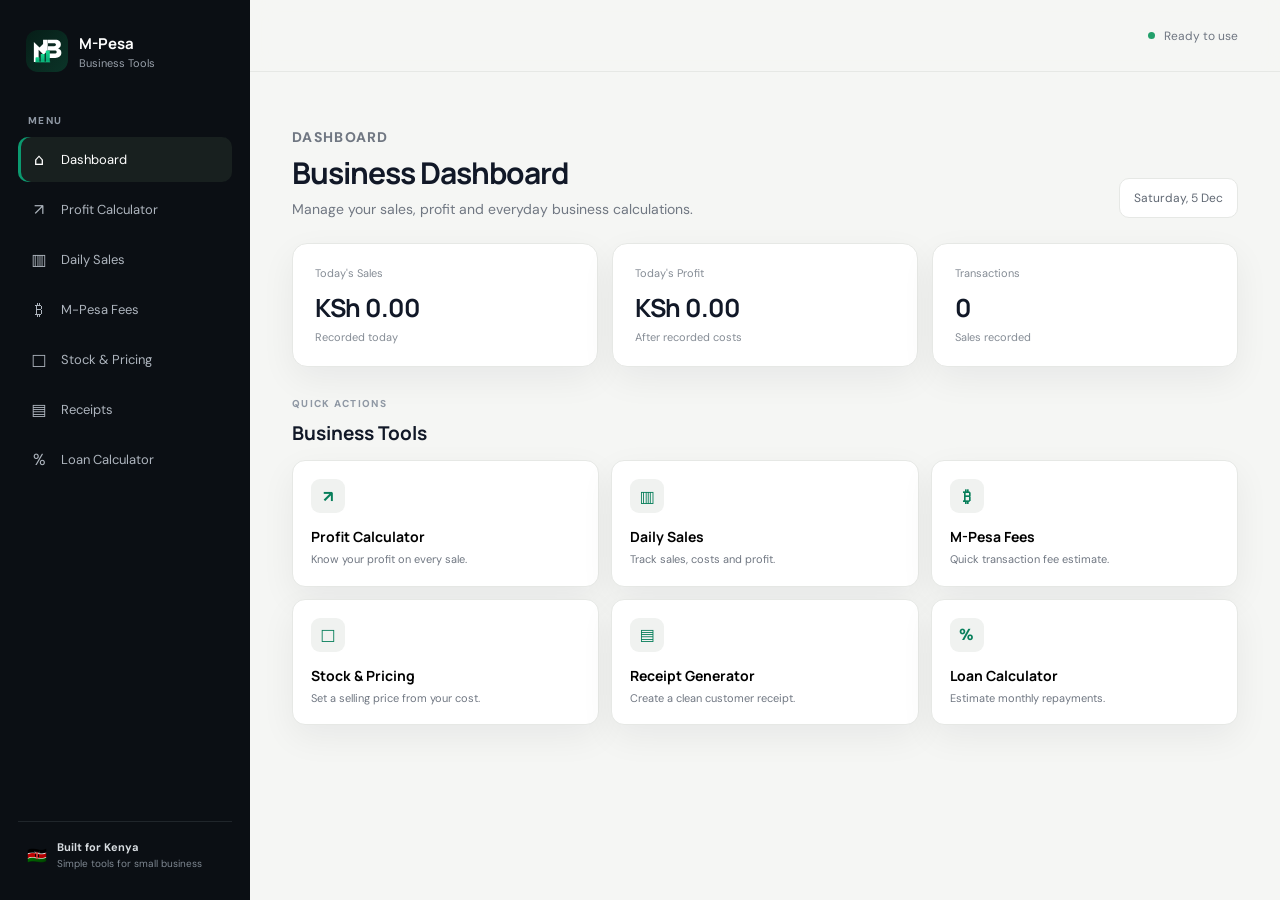
==== index.html @ 8a1a4bc8 "Redesign profit calculator content area" ====
<!doctype html>
<html lang="en">
<head>
<meta charset="UTF-8">
<meta name="viewport" content="width=device-width,initial-scale=1,viewport-fit=cover">
<meta name="theme-color" content="#0b0f14">
<meta name="description" content="M-Pesa Business Tools helps Kenyan entrepreneurs track sales, calculate profit, create receipts and manage everyday business numbers.">
<link rel="manifest" href="manifest.webmanifest">
<link rel="icon" href="icon.svg">
<title>M-Pesa Business Tools</title>
<link rel="stylesheet" href="styles.css">
</head>
<body>
<div class="app-shell">
<aside class="sidebar">
  <div class="side-brand"><img class="brand-logo" src="icon.svg" alt="MB logo"><div><strong>M-Pesa</strong><span>Business Tools</span></div></div>
  <div class="side-label">MENU</div>
  <nav class="side-nav">
    <button data-nav="home" class="active"><span class="nav-icon">⌂</span>Dashboard</button>
    <button data-nav="profit"><span class="nav-icon">↗</span>Profit Calculator</button>
    <button data-nav="sales"><span class="nav-icon">▥</span>Daily Sales</button>
    <button data-nav="fees"><span class="nav-icon">₿</span>M-Pesa Fees</button>
    <button data-nav="stock"><span class="nav-icon">□</span>Stock & Pricing</button>
    <button data-nav="receipt"><span class="nav-icon">▤</span>Receipts</button>
    <button data-nav="loan"><span class="nav-icon">%</span>Loan Calculator</button>
  </nav>
  <div class="side-footer"><span>🇰🇪</span><div><strong>Built for Kenya</strong><small>Simple tools for small business</small></div></div>
</aside>

<div class="main-shell">
<header class="topbar">
  <div class="mobile-brand"><img class="brand-logo" src="icon.svg" alt="MB logo"><strong>M-Pesa Business Tools</strong></div>
  <div class="top-actions"><span class="status-dot"></span><span class="online">Ready to use</span><button id="installBtn" class="install-btn hidden">Install App</button></div>
</header>

<main>
<section id="home" class="view active">
  <div class="page-head dashboard-head">
    <div><p class="eyebrow">DASHBOARD</p><h1>Business Dashboard</h1><p>Manage your sales, profit and everyday business calculations.</p></div>
    <div class="date-chip" id="homeDate"></div>
  </div>

  <div class="dashboard-stats">
    <div class="card dashboard-stat"><span>Today's Sales</span><strong id="homeSales">KSh 0.00</strong><small>Recorded today</small></div>
    <div class="card dashboard-stat"><span>Today's Profit</span><strong id="homeProfit">KSh 0.00</strong><small>After recorded costs</small></div>
    <div class="card dashboard-stat"><span>Transactions</span><strong id="homeTransactions">0</strong><small>Sales recorded</small></div>
  </div>

  <div class="section-heading dashboard-section"><div><p class="eyebrow">QUICK ACTIONS</p><h2>Business Tools</h2></div></div>
  <div class="grid" id="toolGrid"></div>
</section>

<section id="profit" class="view">
  <button class="back" data-nav="home">← Dashboard</button>
  <div class="page-head calculator-head"><div><p class="eyebrow">BUSINESS TOOL</p><h1>Profit Calculator</h1><p>Know your margin before you sell.</p></div><div class="page-tag">Profit & Margin</div></div>
  <div class="calculator-layout">
    <div class="card form calculator-card">
      <div class="form-title"><span class="form-badge">01</span><div><strong>Sale details</strong><small>Enter your buying and selling figures.</small></div></div>
      <label>Buying price <input id="buyPrice" type="number" min="0" placeholder="80"></label>
      <label>Selling price <input id="sellPrice" type="number" min="0" placeholder="120"></label>
      <label>Quantity <input id="qty" type="number" min="1" value="1"></label>
      <button class="primary" onclick="calcProfit()">Calculate Profit <span>→</span></button>
    </div>
    <div class="calculator-side">
      <div class="side-note"><span class="note-mark">%</span><div><strong>Protect your margin</strong><p>Use your real purchase cost to see how much each sale contributes to your business.</p></div></div>
      <div id="profitResult" class="result"></div>
    </div>
  </div>
</section>

<section id="sales" class="view">
  <button class="back" data-nav="home">← Dashboard</button>
  <div class="sectionTitle"><div><p class="eyebrow">SALES TRACKER</p><h1>Daily Sales</h1><p id="salesDate"></p></div><button class="small" onclick="clearSales()">Clear day</button></div>
  <div class="card form"><label>Product / service <input id="saleName" placeholder="e.g. Samosa"></label><div class="two"><label>Sale amount <input id="saleAmount" type="number" min="0" placeholder="50"></label><label>Cost <input id="saleCost" type="number" min="0" placeholder="25"></label></div><button class="primary" onclick="addSale()">+ Add Sale</button></div>
  <div id="salesList"></div><div id="salesSummary" class="result"></div>
</section>

<section id="fees" class="view">
  <button class="back" data-nav="home">← Dashboard</button>
  <div class="page-head"><p class="eyebrow">M-PESA</p><h1>M-Pesa Fee Calculator</h1><p>Get a quick transaction fee estimate.</p></div>
  <div class="notice">Use this as an estimate and confirm the current Safaricom tariff before relying on it.</div>
  <div class="card form"><label>Amount <input id="feeAmount" type="number" min="0" placeholder="1000"></label><label>Transaction type<select id="feeType"><option value="send">Send money</option><option value="withdraw">Withdrawal</option><option value="deposit">Deposit</option></select></label><button class="primary" onclick="calcFee()">Calculate Fee <span>→</span></button></div>
  <div id="feeResult" class="result"></div>
</section>

<section id="stock" class="view">
  <button class="back" data-nav="home">← Dashboard</button>
  <div class="page-head"><p class="eyebrow">PRICING</p><h1>Stock & Pricing</h1><p>Find a selling price that protects your margin.</p></div>
  <div class="card form"><label>Purchase cost <input id="stockCost" type="number" min="0" placeholder="100"></label><label>Desired profit margin % <input id="margin" type="number" min="0" max="99" value="30"></label><label>Quantity <input id="stockQty" type="number" min="1" value="1"></label><button class="primary" onclick="calcStock()">Calculate Price <span>→</span></button></div>
  <div id="stockResult" class="result"></div>
</section>

<section id="receipt" class="view">
  <button class="back" data-nav="home">← Dashboard</button>
  <div class="page-head"><p class="eyebrow">CUSTOMER RECEIPT</p><h1>Receipt Generator</h1><p>Create a clean receipt and share it on WhatsApp.</p></div>
  <div class="card form"><label>Business name <input id="bizName" placeholder="My Business"></label><label>Customer <input id="customer" placeholder="Customer name"></label><label>Item <input id="receiptItem" placeholder="Product"></label><div class="two"><label>Quantity <input id="receiptQty" type="number" value="1"></label><label>Price <input id="receiptPrice" type="number" placeholder="100"></label></div><button class="primary" onclick="makeReceipt()">Generate Receipt <span>→</span></button></div>
  <div id="receiptOutput"></div>
</section>

<section id="loan" class="view">
  <button class="back" data-nav="home">← Dashboard</button>
  <div class="page-head"><p class="eyebrow">FINANCE</p><h1>Loan Calculator</h1><p>Estimate monthly repayments before you borrow.</p></div>
  <div class="card form"><label>Loan amount <input id="loanAmount" type="number" placeholder="60000"></label><label>Annual interest % <input id="loanRate" type="number" value="18"></label><label>Term (months) <input id="loanMonths" type="number" value="6"></label><button class="primary" onclick="calcLoan()">Calculate Repayment <span>→</span></button></div>
  <div id="loanResult" class="result"></div>
</section>
</main>

<nav class="mobile-nav">
<button data-nav="home"><span>⌂</span>Home</button><button data-nav="profit"><span>↗</span>Profit</button><button data-nav="sales"><span>▥</span>Sales</button><button data-nav="receipt"><span>▤</span>Receipt</button>
</nav>
</div>
</div>
<script src="app.js"></script>
</body>
</html>
---- styles.css ----
@import url('https://fonts.googleapis.com/css2?family=DM+Sans:wght@400;500;600;700&family=Manrope:wght@600;700;800&display=swap');
:root{--bg:#f5f6f4;--surface:#fff;--ink:#111827;--muted:#707782;--line:#e6e8e5;--green:#087f5b;--green2:#0b9a70;--green-soft:#e7f5ef;--dark:#0b0f14;--shadow:0 12px 35px rgba(17,24,39,.06)}
*{box-sizing:border-box}html{background:var(--bg)}body{margin:0;font-family:'DM Sans',system-ui,sans-serif;color:var(--ink);background:var(--bg)}button,input,select{font:inherit}button{cursor:pointer}.app-shell{min-height:100vh;display:flex}.sidebar{width:250px;background:var(--dark);color:#fff;position:fixed;inset:0 auto 0 0;padding:28px 18px;display:flex;flex-direction:column;z-index:20}.side-brand{display:flex;align-items:center;gap:11px;margin:2px 8px 42px}.side-brand strong{font-family:Manrope;font-size:15px;display:block}.side-brand span{font-size:11px;color:#98a0aa;display:block;margin-top:2px}.brand-logo{width:42px;height:42px;border-radius:12px;display:block;flex:0 0 auto}.side-label,.eyebrow{font-size:10px;letter-spacing:1.3px;font-weight:800;color:#8f98a4}.side-label{padding:0 10px 10px}.side-nav{display:grid;gap:5px}.side-nav button{border:0;background:transparent;color:#aeb5be;text-align:left;padding:12px 11px;border-radius:10px;display:flex;align-items:center;gap:12px;font-size:13px}.side-nav button:hover,.side-nav button.active{background:#18201f;color:#fff}.side-nav button.active{box-shadow:inset 3px 0 0 var(--green2)}.nav-icon{width:20px;text-align:center;font-size:16px}.side-footer{margin-top:auto;border-top:1px solid #20262b;padding:18px 9px 2px;display:flex;gap:10px;align-items:center;color:#d8dde1}.side-footer strong,.side-footer small{display:block}.side-footer strong{font-size:11px}.side-footer small{font-size:10px;color:#7e8791;margin-top:3px}.main-shell{margin-left:250px;width:calc(100% - 250px);min-height:100vh}.topbar{height:72px;border-bottom:1px solid var(--line);background:rgba(245,246,244,.92);backdrop-filter:blur(12px);display:flex;align-items:center;justify-content:flex-end;padding:0 42px;position:sticky;top:0;z-index:10}.top-actions{display:flex;align-items:center;gap:9px;color:var(--muted);font-size:12px}.status-dot{width:7px;height:7px;border-radius:50%;background:#22a06b}.install-btn{border:1px solid var(--line);background:#fff;border-radius:9px;padding:9px 13px;font-weight:700;margin-left:10px}.mobile-brand{display:none}main{max-width:1120px;margin:0 auto;padding:42px 42px 100px}.view{display:none}.view.active{display:block}.welcome{display:flex;justify-content:space-between;gap:20px;align-items:flex-end;margin-bottom:28px}.welcome h1,.page-head h1,.sectionTitle h1{font-family:Manrope;margin:6px 0 7px;font-size:31px;letter-spacing:-1px}.subtext,.page-head p,.sectionTitle p{color:var(--muted);margin:0;font-size:14px}.date-chip{background:#fff;border:1px solid var(--line);padding:11px 14px;border-radius:10px;color:#606873;font-size:12px;white-space:nowrap}.overview{display:grid;grid-template-columns:1.4fr 1fr 1fr;gap:14px;margin-bottom:36px}.overview-card{background:#fff;border:1px solid var(--line);border-radius:14px;padding:20px 21px;box-shadow:var(--shadow)}.overview-card.primary-overview{background:var(--dark);color:#fff;border-color:var(--dark)}.overview-card span,.overview-card small{display:block;font-size:11px;color:#858c95}.primary-overview span,.primary-overview small{color:#aeb6bd}.overview-card strong{font-family:Manrope;display:block;font-size:26px;margin:10px 0 5px;letter-spacing:-.6px}.section-heading{margin-bottom:14px}.section-heading h2{font-family:Manrope;font-size:18px;margin:4px 0}.quick-grid{display:grid;grid-template-columns:repeat(3,1fr);gap:12px;margin-bottom:38px}.quick-action{border:1px solid var(--line);background:#fff;border-radius:13px;padding:16px;display:flex;align-items:center;gap:13px;text-align:left;box-shadow:var(--shadow);transition:.15s}.quick-action:hover,.tool:hover{transform:translateY(-2px);box-shadow:0 16px 30px rgba(17,24,39,.09)}.quick-action b{margin-left:auto;color:#9aa1a9}.qa-icon{width:36px;height:36px;border-radius:10px;background:#eef1ef;display:grid;place-items:center;color:var(--ink);font-weight:800}.green-action .qa-icon{background:var(--green-soft);color:var(--green)}.quick-action strong,.quick-action small{display:block}.quick-action strong{font-size:13px}.quick-action small{font-size:10px;color:var(--muted);margin-top:3px}.tools-heading{margin-bottom:13px}.grid{display:grid;grid-template-columns:repeat(3,1fr);gap:12px}.tool{border:1px solid var(--line);background:#fff;border-radius:13px;padding:18px;text-align:left;min-height:124px;transition:.15s;box-shadow:var(--shadow)}.tool .icon{width:34px;height:34px;border-radius:9px;background:#f0f2f0;display:grid;place-items:center;font-weight:800;color:var(--green);font-size:16px}.tool h3{font-family:Manrope;font-size:14px;margin:14px 0 5px}.tool p{font-size:11px;color:var(--muted);margin:0;line-height:1.5}.page-head{margin:14px 0 25px}.page-head h1{font-size:30px}.card{background:#fff;border:1px solid var(--line);border-radius:15px;padding:22px;margin:0 0 16px;box-shadow:var(--shadow);max-width:720px}.form{display:grid;gap:15px}.form label{font-size:12px;font-weight:700}.form input,.form select{display:block;width:100%;margin-top:7px;padding:13px 14px;border:1px solid #dfe3df;border-radius:9px;background:#fbfcfb;color:var(--ink);outline:0}.form input:focus,.form select:focus{border-color:var(--green);box-shadow:0 0 0 3px rgba(8,127,91,.08)}.two{display:grid;grid-template-columns:1fr 1fr;gap:12px}.primary{border:0;background:var(--green);color:#fff;padding:13px 16px;border-radius:9px;font-weight:800;text-align:center}.primary:hover{background:#076f50}.primary span{float:right}.result{max-width:720px}.stat{background:#fff;border:1px solid var(--line);border-radius:12px;padding:16px;margin:9px 0;box-shadow:var(--shadow)}.stat strong{display:block;font-family:Manrope;font-size:22px;margin-top:5px}.muted{color:var(--muted);font-size:12px}.back{border:0;background:transparent;padding:0;color:var(--green);font-size:12px;font-weight:800}.sectionTitle{display:flex;align-items:flex-end;justify-content:space-between;margin:14px 0 25px}.small{border:1px solid var(--line);background:#fff;border-radius:8px;padding:9px 12px;font-size:11px}.notice{max-width:720px;background:#fff8e6;border:1px solid #f0dfb4;color:#765c20;border-radius:10px;padding:12px 14px;font-size:11px;margin-bottom:14px}.sale{display:flex;justify-content:space-between;background:#fff;border:1px solid var(--line);padding:14px;border-radius:10px;margin:7px 0;max-width:720px}.sale b,.sale small{display:block}.sale small{font-size:10px;color:var(--muted);margin-top:3px}.receipt{background:#fff;border:1px solid var(--line);border-radius:14px;padding:24px;margin-top:16px;max-width:480px;box-shadow:var(--shadow)}.receipt h3{text-align:center;margin-top:0;font-family:Manrope}.receipt .line{display:flex;justify-content:space-between;padding:10px 0;border-bottom:1px solid var(--line)}.mobile-nav{display:none}.hidden{display:none}@media(max-width:900px){.sidebar{display:none}.main-shell{margin-left:0;width:100%}.topbar{height:64px;padding:0 18px;justify-content:space-between}.mobile-brand{display:flex;align-items:center;gap:9px;font-size:13px}.mobile-brand .brand-logo{width:35px;height:35px;border-radius:10px}.online{display:none}main{padding:28px 18px 96px}.welcome{align-items:flex-start;display:block}.welcome h1{font-size:27px}.date-chip{display:inline-block;margin-top:14px}.overview{grid-template-columns:1fr 1fr}.overview-card:first-child{grid-column:1/-1}.quick-grid,.grid{grid-template-columns:1fr 1fr}.mobile-nav{display:grid;position:fixed;bottom:0;left:0;right:0;background:rgba(255,255,255,.96);backdrop-filter:blur(14px);border-top:1px solid var(--line);grid-template-columns:repeat(4,1fr);padding:8px 8px calc(8px + env(safe-area-inset-bottom));z-index:30}.mobile-nav button{border:0;background:transparent;color:#858c95;font-size:9px}.mobile-nav button span{display:block;font-size:18px;margin-bottom:3px}.mobile-nav button.active{color:var(--green)}.top-actions{gap:0}.page-head h1,.sectionTitle h1{font-size:26px}}@media(max-width:560px){.overview{gap:8px}.overview-card{padding:15px}.overview-card strong{font-size:20px}.quick-grid,.grid{grid-template-columns:1fr}.quick-action{min-height:70px}.tool{min-height:100px}.two{grid-template-columns:1fr}.welcome h1{font-size:24px}.topbar{border-bottom:1px solid var(--line)}}
.dashboard-head{display:flex;justify-content:space-between;align-items:flex-end;gap:20px;margin-top:14px;margin-bottom:25px}.dashboard-stats{display:grid;grid-template-columns:repeat(3,1fr);gap:14px;margin-bottom:30px}.dashboard-stat{max-width:none;margin:0;padding:22px}.dashboard-stat span,.dashboard-stat small{display:block;font-size:11px;color:#858c95}.dashboard-stat strong{display:block;font-family:Manrope;font-size:25px;margin:10px 0 5px;letter-spacing:-.5px}.dashboard-section{margin-top:6px}.dashboard-section h2{font-size:19px}
@media(max-width:900px){.dashboard-head{display:block}.dashboard-stats{grid-template-columns:1fr 1fr}.dashboard-stat:first-child{grid-column:1/-1}.dashboard-stat{padding:18px}.dashboard-stat strong{font-size:22px}}@media(max-width:560px){.dashboard-stats{grid-template-columns:1fr}.dashboard-stat:first-child{grid-column:auto}}
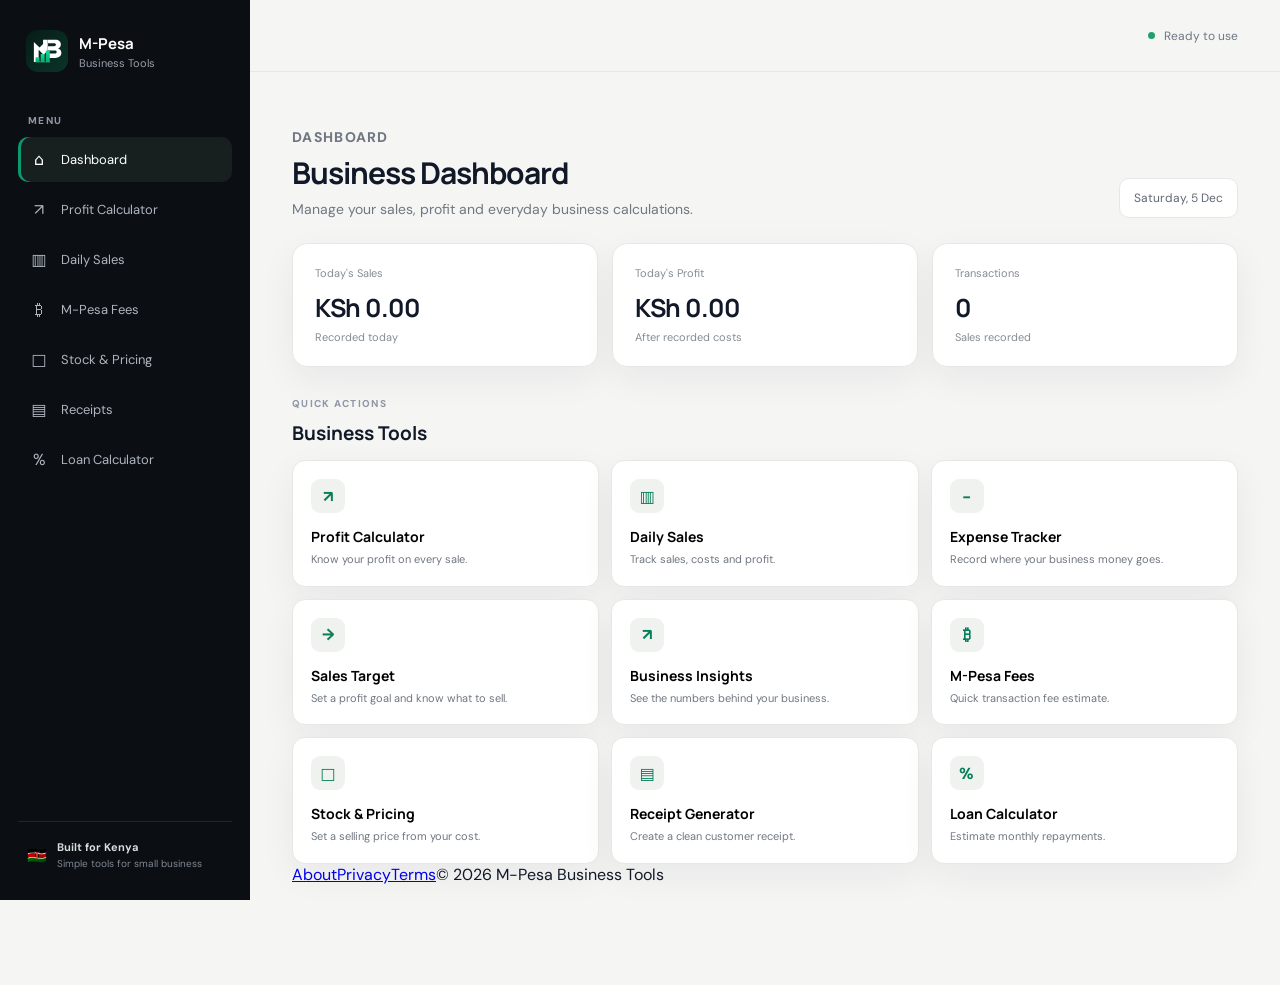
==== commit 73c58717: "Add trust and policy links to dashboard" ====
--- a/index.html
+++ b/index.html
@@ -48,58 +48,69 @@
 
   <div class="section-heading dashboard-section"><div><p class="eyebrow">QUICK ACTIONS</p><h2>Business Tools</h2></div></div>
   <div class="grid" id="toolGrid"></div>
+  <div class="dashboard-links"><a href="./about.html">About</a><a href="./privacy.html">Privacy</a><a href="./terms.html">Terms</a><span>© 2026 M-Pesa Business Tools</span></div>
 </section>
 
-<section id="profit" class="view">
+<section id="profit" class="view tool-page theme-profit">
   <button class="back" data-nav="home">← Dashboard</button>
-  <div class="page-head calculator-head"><div><p class="eyebrow">BUSINESS TOOL</p><h1>Profit Calculator</h1><p>Know your margin before you sell.</p></div><div class="page-tag">Profit & Margin</div></div>
-  <div class="calculator-layout">
-    <div class="card form calculator-card">
-      <div class="form-title"><span class="form-badge">01</span><div><strong>Sale details</strong><small>Enter your buying and selling figures.</small></div></div>
-      <label>Buying price <input id="buyPrice" type="number" min="0" placeholder="80"></label>
-      <label>Selling price <input id="sellPrice" type="number" min="0" placeholder="120"></label>
-      <label>Quantity <input id="qty" type="number" min="1" value="1"></label>
-      <button class="primary" onclick="calcProfit()">Calculate Profit <span>→</span></button>
-    </div>
-    <div class="calculator-side">
-      <div class="side-note"><span class="note-mark">%</span><div><strong>Protect your margin</strong><p>Use your real purchase cost to see how much each sale contributes to your business.</p></div></div>
-      <div id="profitResult" class="result"></div>
-    </div>
-  </div>
+  <div class="money-head"><div class="page-head"><p class="eyebrow">MONEY TOOL</p><h1>Profit Calculator</h1><p>See exactly what you make on every sale.</p></div><div class="money-art"><span class="money-note">KSh</span><span class="money-coin">+</span></div></div>
+  <div class="card form"><label>Buying price <input id="buyPrice" type="number" min="0" placeholder="80"></label><label>Selling price <input id="sellPrice" type="number" min="0" placeholder="120"></label><label>Quantity <input id="qty" type="number" min="1" value="1"></label><button class="primary" onclick="calcProfit()">Calculate Profit <span>→</span></button></div>
+  <div id="profitResult" class="result"></div>
 </section>
 
-<section id="sales" class="view">
+<section id="sales" class="view tool-page theme-sales">
   <button class="back" data-nav="home">← Dashboard</button>
-  <div class="sectionTitle"><div><p class="eyebrow">SALES TRACKER</p><h1>Daily Sales</h1><p id="salesDate"></p></div><button class="small" onclick="clearSales()">Clear day</button></div>
+  <div class="money-head"><div class="sectionTitle"><div><p class="eyebrow">MONEY TRACKER</p><h1>Daily Sales</h1><p id="salesDate"></p></div><button class="small" onclick="clearSales()">Clear day</button></div><div class="money-art"><span class="money-note">KSh</span><span class="money-coin">+</span></div></div>
   <div class="card form"><label>Product / service <input id="saleName" placeholder="e.g. Samosa"></label><div class="two"><label>Sale amount <input id="saleAmount" type="number" min="0" placeholder="50"></label><label>Cost <input id="saleCost" type="number" min="0" placeholder="25"></label></div><button class="primary" onclick="addSale()">+ Add Sale</button></div>
   <div id="salesList"></div><div id="salesSummary" class="result"></div>
 </section>
 
-<section id="fees" class="view">
+<section id="fees" class="view tool-page theme-fees">
   <button class="back" data-nav="home">← Dashboard</button>
-  <div class="page-head"><p class="eyebrow">M-PESA</p><h1>M-Pesa Fee Calculator</h1><p>Get a quick transaction fee estimate.</p></div>
+  <div class="money-head"><div class="page-head"><p class="eyebrow">MONEY TOOL</p><h1>M-Pesa Fee Calculator</h1><p>Get a quick transaction fee estimate.</p></div><div class="money-art"><span class="money-note">KSh</span><span class="money-coin">↔</span></div></div>
   <div class="notice">Use this as an estimate and confirm the current Safaricom tariff before relying on it.</div>
   <div class="card form"><label>Amount <input id="feeAmount" type="number" min="0" placeholder="1000"></label><label>Transaction type<select id="feeType"><option value="send">Send money</option><option value="withdraw">Withdrawal</option><option value="deposit">Deposit</option></select></label><button class="primary" onclick="calcFee()">Calculate Fee <span>→</span></button></div>
   <div id="feeResult" class="result"></div>
 </section>
 
-<section id="stock" class="view">
+<section id="stock" class="view tool-page theme-stock">
   <button class="back" data-nav="home">← Dashboard</button>
-  <div class="page-head"><p class="eyebrow">PRICING</p><h1>Stock & Pricing</h1><p>Find a selling price that protects your margin.</p></div>
+  <div class="money-head"><div class="page-head"><p class="eyebrow">MONEY TOOL</p><h1>Stock & Pricing</h1><p>Find a selling price that protects your margin.</p></div><div class="money-art"><span class="money-note">KSh</span><span class="money-coin">%</span></div></div>
   <div class="card form"><label>Purchase cost <input id="stockCost" type="number" min="0" placeholder="100"></label><label>Desired profit margin % <input id="margin" type="number" min="0" max="99" value="30"></label><label>Quantity <input id="stockQty" type="number" min="1" value="1"></label><button class="primary" onclick="calcStock()">Calculate Price <span>→</span></button></div>
   <div id="stockResult" class="result"></div>
 </section>
 
-<section id="receipt" class="view">
+<section id="expenses" class="view tool-page theme-expenses">
   <button class="back" data-nav="home">← Dashboard</button>
-  <div class="page-head"><p class="eyebrow">CUSTOMER RECEIPT</p><h1>Receipt Generator</h1><p>Create a clean receipt and share it on WhatsApp.</p></div>
+  <div class="money-head"><div class="page-head"><p class="eyebrow">MONEY TRACKER</p><h1>Expense Tracker</h1><p>Keep your business costs visible and under control.</p></div><div class="money-art"><span class="money-note">KSh</span><span class="money-coin">−</span></div></div>
+  <div class="card form"><label>Expense name <input id="expenseName" placeholder="e.g. Transport"></label><div class="two"><label>Amount <input id="expenseAmount" type="number" min="0" placeholder="500"></label><label>Category<select id="expenseCategory"><option>Stock</option><option>Transport</option><option>Rent</option><option>Food</option><option>Airtime</option><option>Utilities</option><option>Other</option></select></label></div><button class="primary" onclick="addExpense()">+ Add Expense</button></div>
+  <div id="expenseList"></div><div id="expenseSummary" class="result"></div>
+</section>
+
+<section id="target" class="view tool-page theme-target">
+  <button class="back" data-nav="home">← Dashboard</button>
+  <div class="money-head"><div class="page-head"><p class="eyebrow">MONEY TARGET</p><h1>Sales Target</h1><p>Set a goal and know what you need to sell today.</p></div><div class="money-art"><span class="money-note">KSh</span><span class="money-coin">→</span></div></div>
+  <div class="card form"><label>Daily profit target <input id="targetAmount" type="number" min="0" placeholder="3000"></label><label>Average profit per sale <input id="targetProfit" type="number" min="0" placeholder="100"></label><button class="primary" onclick="calcTarget()">Calculate My Target <span>→</span></button></div>
+  <div id="targetResult" class="result"></div>
+</section>
+
+<section id="insights" class="view tool-page theme-insights">
+  <button class="back" data-nav="home">← Dashboard</button>
+  <div class="money-head"><div class="page-head"><p class="eyebrow">BUSINESS INSIGHTS</p><h1>Today's Numbers</h1><p>Turn your records into a simple business picture.</p></div><div class="money-art"><span class="money-note">KSh</span><span class="money-coin">↗</span></div></div>
+  <div id="insightCards" class="insight-grid"></div>
+  <div class="card insight-message" id="insightMessage"></div>
+</section>
+
+<section id="receipt" class="view tool-page theme-receipt">
+  <button class="back" data-nav="home">← Dashboard</button>
+  <div class="money-head"><div class="page-head"><p class="eyebrow">MONEY TOOL</p><h1>Receipt Generator</h1><p>Create a clean receipt and share it on WhatsApp.</p></div><div class="money-art"><span class="money-note">KSh</span><span class="money-coin">✓</span></div></div>
   <div class="card form"><label>Business name <input id="bizName" placeholder="My Business"></label><label>Customer <input id="customer" placeholder="Customer name"></label><label>Item <input id="receiptItem" placeholder="Product"></label><div class="two"><label>Quantity <input id="receiptQty" type="number" value="1"></label><label>Price <input id="receiptPrice" type="number" placeholder="100"></label></div><button class="primary" onclick="makeReceipt()">Generate Receipt <span>→</span></button></div>
   <div id="receiptOutput"></div>
 </section>
 
-<section id="loan" class="view">
+<section id="loan" class="view tool-page theme-loan">
   <button class="back" data-nav="home">← Dashboard</button>
-  <div class="page-head"><p class="eyebrow">FINANCE</p><h1>Loan Calculator</h1><p>Estimate monthly repayments before you borrow.</p></div>
+  <div class="money-head"><div class="page-head"><p class="eyebrow">MONEY TOOL</p><h1>Loan Calculator</h1><p>Estimate monthly repayments before you borrow.</p></div><div class="money-art"><span class="money-note">KSh</span><span class="money-coin">%</span></div></div>
   <div class="card form"><label>Loan amount <input id="loanAmount" type="number" placeholder="60000"></label><label>Annual interest % <input id="loanRate" type="number" value="18"></label><label>Term (months) <input id="loanMonths" type="number" value="6"></label><button class="primary" onclick="calcLoan()">Calculate Repayment <span>→</span></button></div>
   <div id="loanResult" class="result"></div>
 </section>
--- a/styles.css
+++ b/styles.css
@@ -3,3 +3,77 @@
 *{box-sizing:border-box}html{background:var(--bg)}body{margin:0;font-family:'DM Sans',system-ui,sans-serif;color:var(--ink);background:var(--bg)}button,input,select{font:inherit}button{cursor:pointer}.app-shell{min-height:100vh;display:flex}.sidebar{width:250px;background:var(--dark);color:#fff;position:fixed;inset:0 auto 0 0;padding:28px 18px;display:flex;flex-direction:column;z-index:20}.side-brand{display:flex;align-items:center;gap:11px;margin:2px 8px 42px}.side-brand strong{font-family:Manrope;font-size:15px;display:block}.side-brand span{font-size:11px;color:#98a0aa;display:block;margin-top:2px}.brand-logo{width:42px;height:42px;border-radius:12px;display:block;flex:0 0 auto}.side-label,.eyebrow{font-size:10px;letter-spacing:1.3px;font-weight:800;color:#8f98a4}.side-label{padding:0 10px 10px}.side-nav{display:grid;gap:5px}.side-nav button{border:0;background:transparent;color:#aeb5be;text-align:left;padding:12px 11px;border-radius:10px;display:flex;align-items:center;gap:12px;font-size:13px}.side-nav button:hover,.side-nav button.active{background:#18201f;color:#fff}.side-nav button.active{box-shadow:inset 3px 0 0 var(--green2)}.nav-icon{width:20px;text-align:center;font-size:16px}.side-footer{margin-top:auto;border-top:1px solid #20262b;padding:18px 9px 2px;display:flex;gap:10px;align-items:center;color:#d8dde1}.side-footer strong,.side-footer small{display:block}.side-footer strong{font-size:11px}.side-footer small{font-size:10px;color:#7e8791;margin-top:3px}.main-shell{margin-left:250px;width:calc(100% - 250px);min-height:100vh}.topbar{height:72px;border-bottom:1px solid var(--line);background:rgba(245,246,244,.92);backdrop-filter:blur(12px);display:flex;align-items:center;justify-content:flex-end;padding:0 42px;position:sticky;top:0;z-index:10}.top-actions{display:flex;align-items:center;gap:9px;color:var(--muted);font-size:12px}.status-dot{width:7px;height:7px;border-radius:50%;background:#22a06b}.install-btn{border:1px solid var(--line);background:#fff;border-radius:9px;padding:9px 13px;font-weight:700;margin-left:10px}.mobile-brand{display:none}main{max-width:1120px;margin:0 auto;padding:42px 42px 100px}.view{display:none}.view.active{display:block}.welcome{display:flex;justify-content:space-between;gap:20px;align-items:flex-end;margin-bottom:28px}.welcome h1,.page-head h1,.sectionTitle h1{font-family:Manrope;margin:6px 0 7px;font-size:31px;letter-spacing:-1px}.subtext,.page-head p,.sectionTitle p{color:var(--muted);margin:0;font-size:14px}.date-chip{background:#fff;border:1px solid var(--line);padding:11px 14px;border-radius:10px;color:#606873;font-size:12px;white-space:nowrap}.overview{display:grid;grid-template-columns:1.4fr 1fr 1fr;gap:14px;margin-bottom:36px}.overview-card{background:#fff;border:1px solid var(--line);border-radius:14px;padding:20px 21px;box-shadow:var(--shadow)}.overview-card.primary-overview{background:var(--dark);color:#fff;border-color:var(--dark)}.overview-card span,.overview-card small{display:block;font-size:11px;color:#858c95}.primary-overview span,.primary-overview small{color:#aeb6bd}.overview-card strong{font-family:Manrope;display:block;font-size:26px;margin:10px 0 5px;letter-spacing:-.6px}.section-heading{margin-bottom:14px}.section-heading h2{font-family:Manrope;font-size:18px;margin:4px 0}.quick-grid{display:grid;grid-template-columns:repeat(3,1fr);gap:12px;margin-bottom:38px}.quick-action{border:1px solid var(--line);background:#fff;border-radius:13px;padding:16px;display:flex;align-items:center;gap:13px;text-align:left;box-shadow:var(--shadow);transition:.15s}.quick-action:hover,.tool:hover{transform:translateY(-2px);box-shadow:0 16px 30px rgba(17,24,39,.09)}.quick-action b{margin-left:auto;color:#9aa1a9}.qa-icon{width:36px;height:36px;border-radius:10px;background:#eef1ef;display:grid;place-items:center;color:var(--ink);font-weight:800}.green-action .qa-icon{background:var(--green-soft);color:var(--green)}.quick-action strong,.quick-action small{display:block}.quick-action strong{font-size:13px}.quick-action small{font-size:10px;color:var(--muted);margin-top:3px}.tools-heading{margin-bottom:13px}.grid{display:grid;grid-template-columns:repeat(3,1fr);gap:12px}.tool{border:1px solid var(--line);background:#fff;border-radius:13px;padding:18px;text-align:left;min-height:124px;transition:.15s;box-shadow:var(--shadow)}.tool .icon{width:34px;height:34px;border-radius:9px;background:#f0f2f0;display:grid;place-items:center;font-weight:800;color:var(--green);font-size:16px}.tool h3{font-family:Manrope;font-size:14px;margin:14px 0 5px}.tool p{font-size:11px;color:var(--muted);margin:0;line-height:1.5}.page-head{margin:14px 0 25px}.page-head h1{font-size:30px}.card{background:#fff;border:1px solid var(--line);border-radius:15px;padding:22px;margin:0 0 16px;box-shadow:var(--shadow);max-width:720px}.form{display:grid;gap:15px}.form label{font-size:12px;font-weight:700}.form input,.form select{display:block;width:100%;margin-top:7px;padding:13px 14px;border:1px solid #dfe3df;border-radius:9px;background:#fbfcfb;color:var(--ink);outline:0}.form input:focus,.form select:focus{border-color:var(--green);box-shadow:0 0 0 3px rgba(8,127,91,.08)}.two{display:grid;grid-template-columns:1fr 1fr;gap:12px}.primary{border:0;background:var(--green);color:#fff;padding:13px 16px;border-radius:9px;font-weight:800;text-align:center}.primary:hover{background:#076f50}.primary span{float:right}.result{max-width:720px}.stat{background:#fff;border:1px solid var(--line);border-radius:12px;padding:16px;margin:9px 0;box-shadow:var(--shadow)}.stat strong{display:block;font-family:Manrope;font-size:22px;margin-top:5px}.muted{color:var(--muted);font-size:12px}.back{border:0;background:transparent;padding:0;color:var(--green);font-size:12px;font-weight:800}.sectionTitle{display:flex;align-items:flex-end;justify-content:space-between;margin:14px 0 25px}.small{border:1px solid var(--line);background:#fff;border-radius:8px;padding:9px 12px;font-size:11px}.notice{max-width:720px;background:#fff8e6;border:1px solid #f0dfb4;color:#765c20;border-radius:10px;padding:12px 14px;font-size:11px;margin-bottom:14px}.sale{display:flex;justify-content:space-between;background:#fff;border:1px solid var(--line);padding:14px;border-radius:10px;margin:7px 0;max-width:720px}.sale b,.sale small{display:block}.sale small{font-size:10px;color:var(--muted);margin-top:3px}.receipt{background:#fff;border:1px solid var(--line);border-radius:14px;padding:24px;margin-top:16px;max-width:480px;box-shadow:var(--shadow)}.receipt h3{text-align:center;margin-top:0;font-family:Manrope}.receipt .line{display:flex;justify-content:space-between;padding:10px 0;border-bottom:1px solid var(--line)}.mobile-nav{display:none}.hidden{display:none}@media(max-width:900px){.sidebar{display:none}.main-shell{margin-left:0;width:100%}.topbar{height:64px;padding:0 18px;justify-content:space-between}.mobile-brand{display:flex;align-items:center;gap:9px;font-size:13px}.mobile-brand .brand-logo{width:35px;height:35px;border-radius:10px}.online{display:none}main{padding:28px 18px 96px}.welcome{align-items:flex-start;display:block}.welcome h1{font-size:27px}.date-chip{display:inline-block;margin-top:14px}.overview{grid-template-columns:1fr 1fr}.overview-card:first-child{grid-column:1/-1}.quick-grid,.grid{grid-template-columns:1fr 1fr}.mobile-nav{display:grid;position:fixed;bottom:0;left:0;right:0;background:rgba(255,255,255,.96);backdrop-filter:blur(14px);border-top:1px solid var(--line);grid-template-columns:repeat(4,1fr);padding:8px 8px calc(8px + env(safe-area-inset-bottom));z-index:30}.mobile-nav button{border:0;background:transparent;color:#858c95;font-size:9px}.mobile-nav button span{display:block;font-size:18px;margin-bottom:3px}.mobile-nav button.active{color:var(--green)}.top-actions{gap:0}.page-head h1,.sectionTitle h1{font-size:26px}}@media(max-width:560px){.overview{gap:8px}.overview-card{padding:15px}.overview-card strong{font-size:20px}.quick-grid,.grid{grid-template-columns:1fr}.quick-action{min-height:70px}.tool{min-height:100px}.two{grid-template-columns:1fr}.welcome h1{font-size:24px}.topbar{border-bottom:1px solid var(--line)}}
 .dashboard-head{display:flex;justify-content:space-between;align-items:flex-end;gap:20px;margin-top:14px;margin-bottom:25px}.dashboard-stats{display:grid;grid-template-columns:repeat(3,1fr);gap:14px;margin-bottom:30px}.dashboard-stat{max-width:none;margin:0;padding:22px}.dashboard-stat span,.dashboard-stat small{display:block;font-size:11px;color:#858c95}.dashboard-stat strong{display:block;font-family:Manrope;font-size:25px;margin:10px 0 5px;letter-spacing:-.5px}.dashboard-section{margin-top:6px}.dashboard-section h2{font-size:19px}
 @media(max-width:900px){.dashboard-head{display:block}.dashboard-stats{grid-template-columns:1fr 1fr}.dashboard-stat:first-child{grid-column:1/-1}.dashboard-stat{padding:18px}.dashboard-stat strong{font-size:22px}}@media(max-width:560px){.dashboard-stats{grid-template-columns:1fr}.dashboard-stat:first-child{grid-column:auto}}
+
+/* Distinct tool designs — sidebar/navigation stays unchanged */
+.tool-page{--accent:#172033;--accent-soft:#edf0f5;--accent-dark:#0d1320;--button:#172033}
+.tool-page .back{color:var(--accent)}
+.tool-page .eyebrow{color:var(--accent)}
+.tool-page .page-head h1,.tool-page .sectionTitle h1{letter-spacing:-1.2px}
+.tool-page .card{border:1px solid #e1e4e8;box-shadow:0 18px 45px rgba(20,28,40,.08)}
+.tool-page .form input:focus,.tool-page .form select:focus{border-color:var(--accent);box-shadow:0 0 0 3px color-mix(in srgb,var(--accent) 10%,transparent)}
+.tool-page .primary{background:var(--button)}
+.tool-page .primary:hover{background:var(--accent-dark)}
+.tool-page .small{color:var(--accent)}
+.tool-page .result .stat{border-left:4px solid var(--accent)}
+.theme-profit{--accent:#a56a00;--accent-soft:#fff4dc;--accent-dark:#774b00;--button:#182235}
+.theme-sales{--accent:#2463a8;--accent-soft:#eaf2fb;--accent-dark:#174574;--button:#2463a8}
+.theme-fees{--accent:#6b4bb8;--accent-soft:#f0ebfa;--accent-dark:#49317f;--button:#6b4bb8}
+.theme-stock{--accent:#c55a25;--accent-soft:#fff0e8;--accent-dark:#8e3e18;--button:#c55a25}
+.theme-receipt{--accent:#344054;--accent-soft:#eef1f5;--accent-dark:#1f2937;--button:#344054}
+.theme-loan{--accent:#9b3d4d;--accent-soft:#faecef;--accent-dark:#702a36;--button:#9b3d4d}
+
+/* Each page gets its own visual header treatment */
+.tool-page .money-head{position:relative;padding:24px 26px 22px;border-radius:18px;margin:14px 0 20px;background:var(--accent-soft);border:1px solid color-mix(in srgb,var(--accent) 15%,#fff);overflow:hidden}
+.tool-page .money-head:after{content:"";position:absolute;width:180px;height:180px;border-radius:50%;right:-70px;top:-100px;background:color-mix(in srgb,var(--accent) 12%,transparent)}
+.tool-page .money-head .page-head{position:relative;z-index:1}
+.tool-page .money-head .eyebrow{color:var(--accent)}
+.tool-page .money-head h1{font-size:34px}
+.tool-page .money-head .money-art{z-index:2}
+.tool-page .money-note{background:#fff;border-color:color-mix(in srgb,var(--accent) 25%,#fff);color:var(--accent)}
+.tool-page .money-coin{background:var(--accent);border-color:#fff}
+
+/* Profit: premium dark calculator */
+.theme-profit .card.form{border-top:4px solid #a56a00}
+.theme-profit .primary{font-family:Manrope}
+
+/* Sales: ledger feel */
+.theme-sales .card.form{border-top:4px solid #2463a8}
+.theme-sales .sale{border-left:4px solid #2463a8}
+
+/* Fees: transaction feel */
+.theme-fees .notice{background:#f4f0fb;border-color:#ddd3f0;color:#57408b}
+.theme-fees .card.form{border-top:4px solid #6b4bb8}
+
+/* Stock: retail/pricing feel */
+.theme-stock .card.form{border-top:4px solid #c55a25}
+
+/* Receipt: paper/document feel */
+.theme-receipt .card.form{border-top:4px solid #344054}
+.theme-receipt .receipt{border-top:5px solid #344054;box-shadow:0 18px 35px rgba(31,41,55,.10)}
+
+/* Loan: finance feel */
+.theme-loan .card.form{border-top:4px solid #9b3d4d}
+
+/* Remove old green content accents without touching the navigation */
+.tool-page .qa-icon,.tool-page .tool .icon{color:var(--accent)}
+@media(max-width:700px){
+.tool-page .money-head{padding:20px}
+.tool-page .money-head h1{font-size:28px}
+}
+
+/* New money features */
+.theme-expenses{--accent:#b14d3b;--accent-soft:#fff0ed;--accent-dark:#7f3428;--button:#b14d3b}
+.theme-target{--accent:#176b61;--accent-soft:#e8f5f2;--accent-dark:#104c45;--button:#176b61}
+.theme-insights{--accent:#5546a8;--accent-soft:#efedfb;--accent-dark:#3b3179;--button:#5546a8}
+.theme-expenses .card.form,.theme-target .card.form,.theme-insights .card.form{border-top:4px solid var(--accent)}
+.theme-expenses .primary,.theme-target .primary,.theme-insights .primary{background:var(--button)}
+.expense-row{border-left:4px solid #b14d3b}
+.insight-grid{display:grid;grid-template-columns:repeat(3,1fr);gap:12px;max-width:940px;margin-bottom:14px}
+.insight-card{background:#fff;border:1px solid var(--line);border-radius:14px;padding:19px;box-shadow:var(--shadow)}
+.insight-card span,.insight-card small{display:block;color:var(--muted);font-size:11px}
+.insight-card strong{display:block;font-family:Manrope;font-size:21px;margin:9px 0 5px;letter-spacing:-.4px}
+.insight-message{max-width:940px;border-left:4px solid #5546a8}
+.insight-message strong{font-family:Manrope;font-size:14px}
+.insight-message p{font-size:12px;line-height:1.6;color:var(--muted);margin:7px 0 0}
+@media(max-width:700px){.insight-grid{grid-template-columns:1fr 1fr}}
+@media(max-width:500px){.insight-grid{grid-template-columns:1fr}}
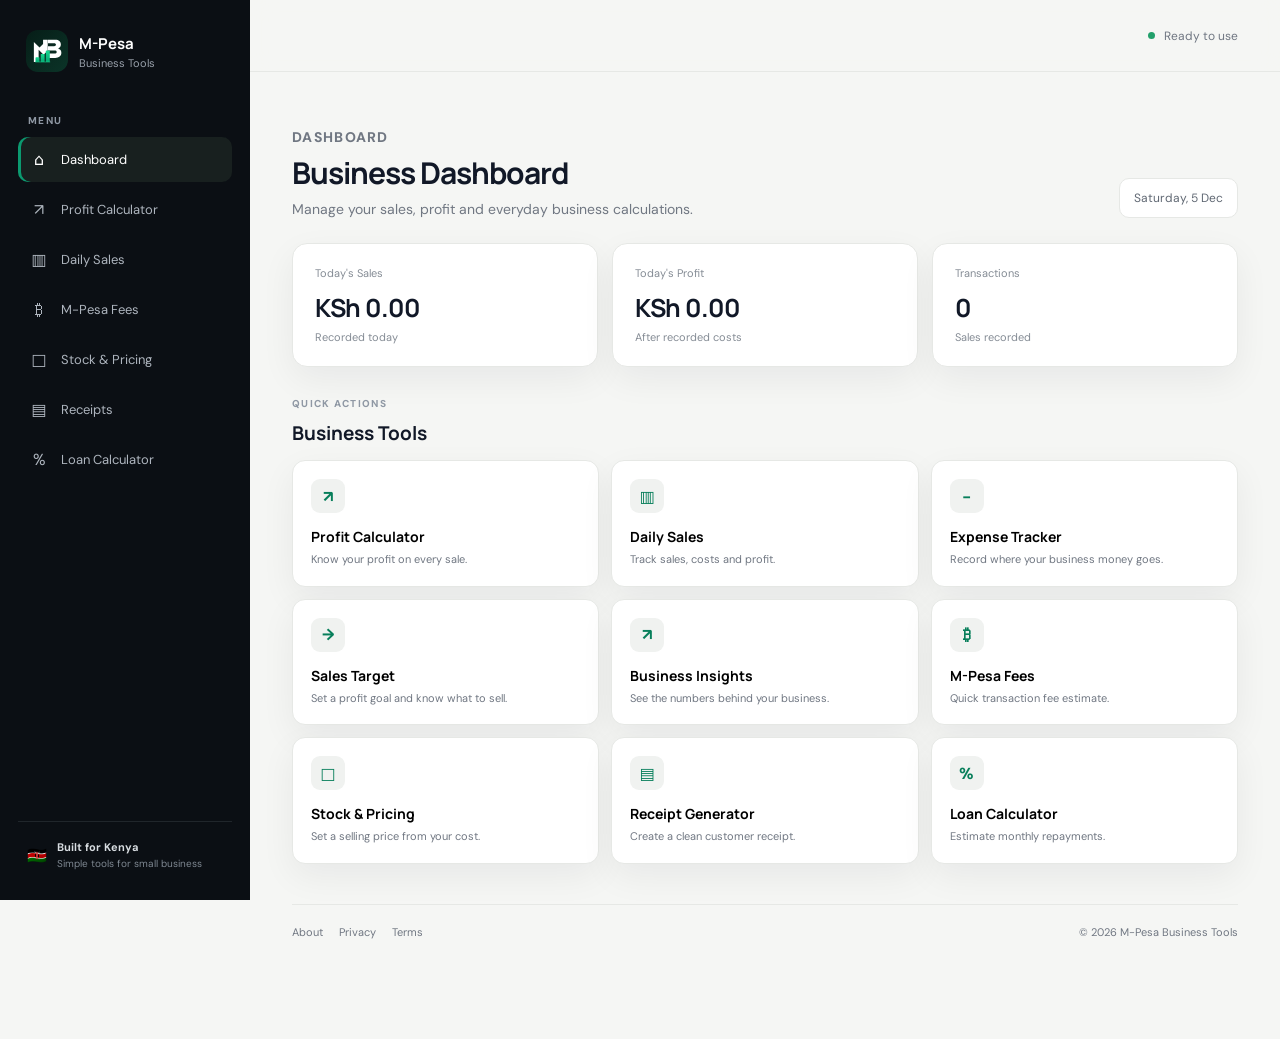
==== commit 3bd5d4c0: "Add paid business report payment flow" ====
--- a/index.html
+++ b/index.html
@@ -99,6 +99,21 @@
   <div class="money-head"><div class="page-head"><p class="eyebrow">BUSINESS INSIGHTS</p><h1>Today's Numbers</h1><p>Turn your records into a simple business picture.</p></div><div class="money-art"><span class="money-note">KSh</span><span class="money-coin">↗</span></div></div>
   <div id="insightCards" class="insight-grid"></div>
   <div class="card insight-message" id="insightMessage"></div>
+  <div class="card report-card">
+    <div class="report-top">
+      <div><p class="eyebrow">PAID BUSINESS REPORT</p><h2>Full Business Report</h2><p>Get a printable report of your recorded sales, expenses, profit and key numbers.</p></div>
+      <div class="report-price">KSh 100</div>
+    </div>
+    <div class="payment-box">
+      <strong>Pay KSh 100 via M-Pesa</strong>
+      <p>Send KSh 100 to <b>0714082665</b></p>
+      <button class="copy-pay" onclick="copyPaymentNumber()">Copy number</button>
+      <label>Enter your M-Pesa transaction code <input id="reportCode" type="text" maxlength="20" placeholder="e.g. QAB123XYZ"></label>
+      <button class="primary report-btn" onclick="submitReportPayment()">I Have Paid — Generate Report <span>→</span></button>
+      <small class="payment-note">Payment is manually verified. Keep your M-Pesa confirmation message. Your report should only be treated as unlocked after the payment has been confirmed.</small>
+    </div>
+    <div id="reportOutput"></div>
+  </div>
 </section>
 
 <section id="receipt" class="view tool-page theme-receipt">
--- a/styles.css
+++ b/styles.css
@@ -77,3 +77,5 @@
 .insight-message p{font-size:12px;line-height:1.6;color:var(--muted);margin:7px 0 0}
 @media(max-width:700px){.insight-grid{grid-template-columns:1fr 1fr}}
 @media(max-width:500px){.insight-grid{grid-template-columns:1fr}}
+
+.content-page{max-width:760px;margin:0 auto;padding:60px 24px;color:var(--ink);line-height:1.7}.content-page>a{color:var(--green);font-weight:700;text-decoration:none}.content-page h1{font-family:Manrope;font-size:38px;line-height:1.15;margin:12px 0 18px}.content-page h2{font-family:Manrope;font-size:20px;margin:32px 0 8px}.content-page p{color:var(--muted);font-size:15px}.content-page a{color:var(--green)}.dashboard-links{display:flex;flex-wrap:wrap;gap:16px;align-items:center;margin-top:40px;padding-top:20px;border-top:1px solid var(--line);font-size:11px;color:var(--muted)}.dashboard-links a{color:var(--muted);text-decoration:none}.dashboard-links a:hover{color:var(--ink)}.dashboard-links span{margin-left:auto}@media(max-width:600px){.content-page{padding:35px 18px}.content-page h1{font-size:30px}.dashboard-links span{width:100%;margin-left:0}}
